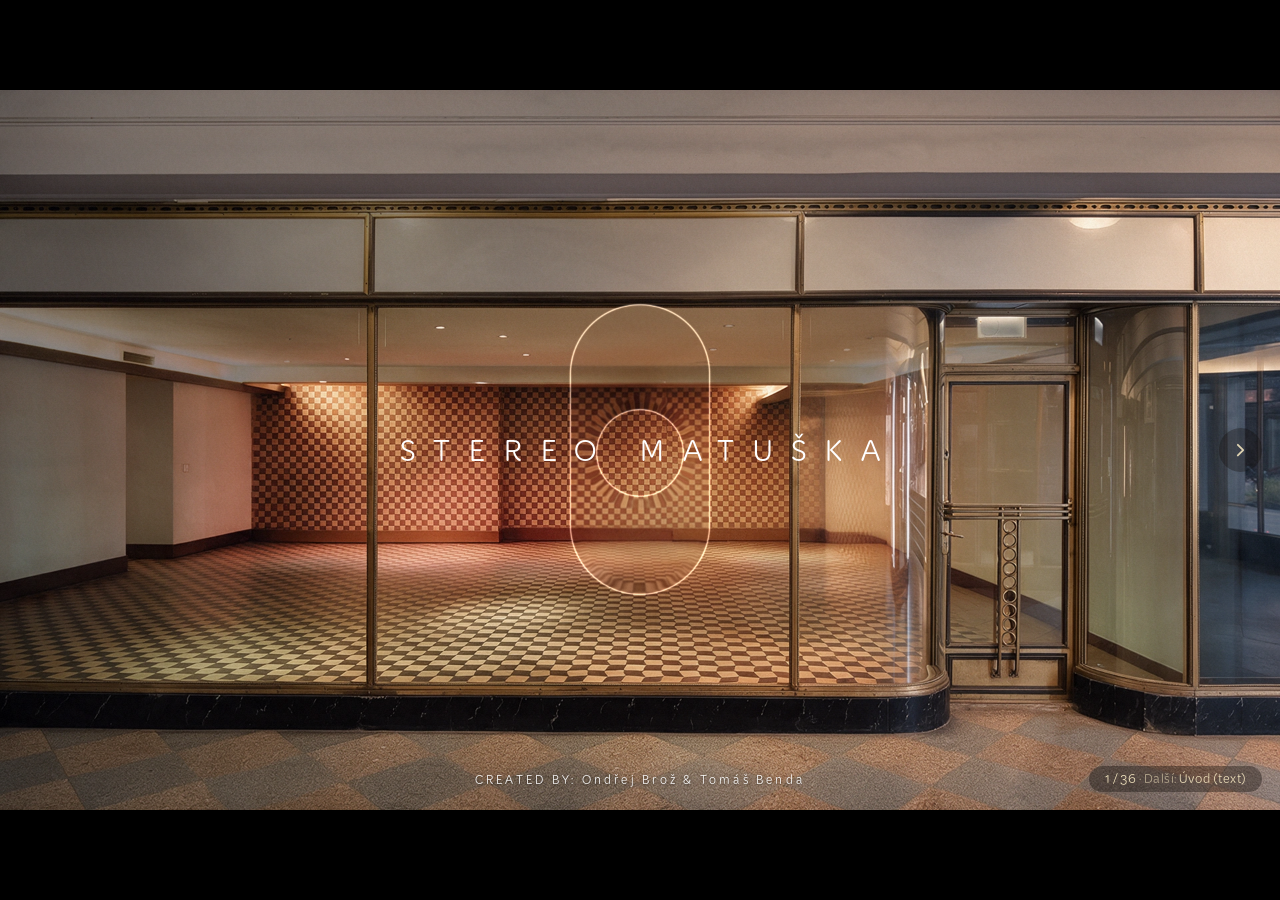
==== slideshow.html @ 97980174 "Prezentace vizuální identity Stereo Matuška Soubory, které slideshow za běhu používá (36 slidů: intr" ====
<!doctype html>
<html lang="cs">
<head>
<meta charset="utf-8">
<meta name="viewport" content="width=device-width,initial-scale=1">
<title>Stereo Matuška slideshow</title>
<style>
  html,body{margin:0;height:100%;background:#000;overflow:hidden}
  html,body{touch-action:none;-webkit-user-select:none;user-select:none;-webkit-tap-highlight-color:transparent}
  @font-face{font-family:'Kit Rounded';font-weight:300;src:local('Kit Rounded Light'),local('KitRounded-Light'),url('web/KitRounded-Light.otf') format('opentype')}
  /* rám 16 : 9 uprostřed okna – text se měří k rámu (cqw = 1 % šířky rámu, 1920 px ≙ 100cqw) */
  #f{position:absolute;left:50%;top:50%;width:min(100vw,calc(100vh * 16 / 9));aspect-ratio:16/9;transform:translate(-50%,-50%);container-type:inline-size;overflow:hidden}
  #s{position:absolute;inset:0;width:100%;height:100%;object-fit:contain;display:block}
  #s[hidden]{display:none}                      /* u zástupného slidu bez fotky */
  /* outro do rytmu: vrstvy z outro/vrstvy/ (pozadí, oblouk, slovo) */
  #outro{position:absolute;inset:0;width:100%;height:100%;display:block}
  #outro[hidden]{display:none}
  /* neon: zhasnutá verze přes rozsvícenou, krytí řídí skript (Ondra 10. 10.) */
  #noff{position:absolute;inset:0;width:100%;height:100%;object-fit:contain;display:block;pointer-events:none}
  #noff[hidden]{display:none}
  /* plakáty den ↔ noc: noční mockup srovnaný na denní plakát přes denní, prolnutí 1,4 s brand easingem (Ondra 11. 10.) */
  #pnoc{position:absolute;inset:0;width:100%;height:100%;object-fit:contain;display:block;pointer-events:none;opacity:0}
  #pnoc[hidden]{display:none}
  /* závěs se zatáhne (slide 15, Ondra 11. 10.): přes slide 15 leží slide 14 – ve skle maskovaný pohyblivou hranou (--x0/--x1),
     mimo sklo se jen prolíná (opacity); u hrany stín; slide 15 roztažený (fill), ať sedí na slide 14 */
  #s.fill{object-fit:fill}
  #z14,#z14v{position:absolute;inset:0;width:100%;height:100%;object-fit:fill;display:block;pointer-events:none}
  #z14{-webkit-mask-image:url(slideshow/zaves-sklo.png),linear-gradient(to right,transparent var(--x0),#000 var(--x1));-webkit-mask-size:100% 100%;-webkit-mask-composite:source-in;
       mask-image:url(slideshow/zaves-sklo.png),linear-gradient(to right,transparent var(--x0),#000 var(--x1));mask-size:100% 100%;mask-composite:intersect}
  #z14v{-webkit-mask-image:url(slideshow/zaves-mimo.png);-webkit-mask-size:100% 100%;mask-image:url(slideshow/zaves-mimo.png);mask-size:100% 100%}
  #zhr{position:absolute;inset:0;pointer-events:none;background:linear-gradient(to right,transparent calc(var(--x) - 3%),rgba(0,0,0,.45) var(--x),transparent calc(var(--x) + .6%));
       -webkit-mask-image:url(slideshow/zaves-sklo.png);-webkit-mask-size:100% 100%;mask-image:url(slideshow/zaves-sklo.png);mask-size:100% 100%}
  #z14[hidden],#z14v[hidden],#zhr[hidden]{display:none}
  /* animované úseky z intro-vyloha.html: iframe přes celý frame, skrytý přes visibility (WebGL se tak načte předem) */
  #f iframe.anim{position:absolute;inset:0;width:100%;height:100%;border:0;display:block;visibility:hidden}
  #f iframe.anim.on{visibility:visible}
  /* samostatné slidy s texty od copywritera (10. 10. 2026): pozadí = výloha předělu bez nápisu, ztlumená a rozostřená;
     nahoře malý nadpis (Kit Rounded Light, prostrkaný jako předěly), pod ním odstavec */
  #s.pozadi{filter:brightness(.5) blur(.35cqw);transform:scale(1.03)}
  #t{position:absolute;inset:0;display:flex;align-items:center;justify-content:center;pointer-events:none;color:#fff}
  #t[hidden]{display:none}
  #t .in{width:60cqw}
  #t h2{margin:0 0 2.6cqw;font:300 1.5625cqw/1 'Kit Rounded',sans-serif;letter-spacing:.5em;text-transform:uppercase;color:rgba(255,255,255,.8)}
  #t p{margin:0;font:300 1.75cqw/1.62 'Kit Rounded',sans-serif;color:rgba(255,255,255,.95)}
  /* zástupný slide (placeholder): jednobarevné pozadí a věta uprostřed */
  #ph{position:absolute;inset:0;display:flex;align-items:center;justify-content:center;padding:0 10cqw;text-align:center;font:300 2.19cqw/1.4 'Kit Rounded',sans-serif;color:#EEE1CF}
  #ph[hidden]{display:none}
  body.idle{cursor:none}
  /* ovládání (Ondra 11. 10.): šipky vlevo / vpravo a stavový řádek „12 / 36 · Další: …“ vpravo dole; H skryje / ukáže, ?bez-animaci (snímky do PDF) bez ovládání */
  .nav{position:absolute;top:50%;z-index:10;width:3.4cqw;height:3.4cqw;margin-top:-1.7cqw;border:0;border-radius:50%;padding:0;cursor:pointer;
       background:rgba(20,14,11,.32);color:rgba(241,227,190,.9);display:grid;place-items:center;transition:background .2s,opacity .2s}
  .nav:hover{background:rgba(20,14,11,.6)}
  .nav svg{width:42%;height:42%;fill:none;stroke:currentColor;stroke-width:2.4;stroke-linecap:round;stroke-linejoin:round}
  #navL{left:1.4cqw}#navR{right:1.4cqw}
  #stav{position:absolute;right:1.4cqw;bottom:1.4cqw;z-index:10;padding:.45cqw 1.2cqw;border-radius:999px;white-space:nowrap;
        background:rgba(20,14,11,.38);color:rgba(241,227,190,.92);font:300 .95cqw/1.2 'Kit Rounded',sans-serif;letter-spacing:.04em;pointer-events:none}
  #stav b{font-weight:300;color:#F1E3BE}#stav span{opacity:.65}
  .nav[hidden],#stav[hidden]{display:none}
  body.bez-ovladani .nav,body.bez-ovladani #stav{display:none}
  /* credit na úvodním slidu (Ondra 11. 10.): dole uprostřed malým písmem, prostrkaný Kit Rounded jako nápis STEREO MATUŠKA v intru; stín kvůli světlé denní výloze */
  #kredit{position:absolute;left:0;right:0;bottom:1.9cqw;z-index:9;text-align:center;pointer-events:none;
          font:300 .9cqw/1 'Kit Rounded',sans-serif;letter-spacing:.28em;color:rgba(255,255,255,.94);
          text-shadow:0 0 .55cqw rgba(0,0,0,.45),0 .05cqw .15cqw rgba(0,0,0,.35)}
  #kredit[hidden]{display:none}
</style>
</head>
<body>
<div id="f"><img id="s" alt=""><img id="noff" alt="" hidden><img id="pnoc" alt="" hidden><img id="z14v" alt="" hidden><img id="z14" alt="" hidden><div id="zhr" hidden></div><div id="ph" hidden></div><svg id="outro" viewBox="0 0 1920 1080" hidden><rect id="oBg" width="1920" height="1080"/><circle id="oArc"/><image id="oWord" width="1920" height="1080"/></svg><div id="t" hidden><div class="in"><h2></h2><p></p></div></div><button class="nav" id="navL" aria-label="Předchozí slide"><svg viewBox="0 0 24 24"><path d="M15 5l-7 7 7 7"/></svg></button><button class="nav" id="navR" aria-label="Další slide"><svg viewBox="0 0 24 24"><path d="M9 5l7 7-7 7"/></svg></button><div id="stav"></div><div id="kredit" hidden>CREATED BY: Ondřej Brož &amp; Tomáš Benda</div></div>
<script>
/* Statická prezentace Stereo Matuška (návrh 8. 10. 2026): slidy jdou za sebou bez přechodů.
   Pořadí = seznam níže (soubory ve složce slideshow/). Vyřazené slidy jsou ve složce vyrazene/.
   Ovládání: → / mezerník / PageDown / klik / ťuknutí / tah prstem doleva = dál,
             ← / PageUp / tah prstem doprava = zpět, Home = první, End = poslední, F = celá obrazovka.
   #5 v adrese otevře rovnou 5. slide.
   Animované úseky (anim:…) běží v iframe s intro-vyloha.html#usek=…; ?bez-animaci je vypne (snímky do PDF). */
const SLIDES = [
  // intro na výloze – animace z intro-vyloha.html (Ondra 10. 10.); statické snímky 01–05 zůstávají pro PDF
  'anim:intro',
  // moodboard: úvodní text a moodboard (předěl s nápisem MOODBOARD vyřazen – Ondra 11. 10., vyrazene/slideshow-06_moodboard.webp)
  'text:uvod', '07_moodboard-spolecny.webp',
  // koncept (úvod, noční výloha) a přepínač
  '08_koncept.webp', 'text:prepinac',
  // přepínač naležato jako light / dark mode webu, jen na paletě, ve smyčce (koncept/prepinac-nalezato.html, Ondra 11. 10.);
  // šipka ho otočí do svislého přepínače a slide anim:prepinac naváže ve stejném snímku („z ležatého přepínače se stane normální“)
  'anim:nalezato',
  'anim:prepinac',
  // logo: text o přenosce před logem (Ondra 10. 10.), logo bez popisků a stejný slide s popisky prvků (vypínač, přenoska gramofonu)
  'text:prenoska', 'anim:logo', '15_logo-popisky.webp',
  // reveal loga v prostoru: výloha zepředu s polepem (10. 10.), dveře, zboku polep a neon, neon se závěsy, detail neonu
  '16_reveal-vyloha-polep.webp', '17_reveal-dvere-potisk.webp', '18_reveal-zboku-potisk.webp', '19_reveal-zboku-neon.webp', '20_reveal-zboku-neon-zavesy.webp', '21_reveal-neon-detail.webp',
  // typografie
  '22_typografie-stereo-display.webp', 'text:font', '23_typografie-z-loga-do-abecedy.webp', '24_typografie-znakova-sada.webp',
  // barevná paleta: úvod, plakáty ve výloze (den | noc, mockupy)
  '25_barevna-paleta.webp', 'text:barvy',
  // plakáty ve výloze den a noc jako dva slidy bez přechodu (Ondra 11. 10.: „odstraň přechod mezi 21 a 22“; dřív jeden slide s prolnutím)
  '26_eventy-mockup-den.webp', '27_eventy-mockup-noc.webp',
  // za plakáty (Ondra 9. 10.): WC piktogramy na dveřích (muž = Y + hlava, žena = Y se sukní), podšálek a podtácek vedle sebe (den | noc)
  '28_ikony-wc-dvere.webp', '29_podtacky-podsalky.webp',
  // neonový mráček v prostoru (visí ze stropu), za tácky (Ondra 9. 10.)
  '30_prostor-mracek-neon.webp',
  // web: Ondrovo hero (web/22.png den, web/21.png noc, 11. 10.) v mockupu notebooku – den s latte a večer se stoutem jako dva slidy
  // bez přechodu (Ondra 11. 10.: „odstraň přechod mezi slidy“); hero-web/mockup-notebook-zoom-den/noc.png – přiblížené, ať není vidět okno
  // (dřív zástupný slide placeholder:web z 10. 10.; moje verze hero-web/hero.html nepoužitá; mockupy MacBooku ve vyrazene/slideshow-31_…, 32_…)
  '31_web-hero-den.webp', '32_web-hero-noc.webp',
  // Instagram (Ondra 11. 10.): samostatný profil (posty naskočí 0 → 3, klepnutí na Sledovat) a posty 18–20 vedle sebe
  // (telefony vyjedou zdola, pak srdíčka) – animace v socialni site/instagram-slide.html, konečné stavy 35/36 pro PDF
  'anim:ig-profil', 'anim:ig-posty',
  // interiér (bar zboku) vyřazen ze slidů (Ondra 11. 10.: „slide 32 odstraň“) – obrázek slideshow/34_interier-bar-zboku.webp zůstává jako pozadí slidu ALE
  // cenová nabídka (Ondra 11. 10., podle Prezentace/cenova_nabidka_STEREO_pro_Claude.md): 80 000 Kč, pak náš návrh 60 000 Kč + 20 000 Kč kreditem
  // na věrnostní kartě STEREO (pass ve Walletu podle karty Automatu Matuška) – nabidka/nabidka.html, snímky nabidka-snimky.py
  '40_nabidka-80000.webp',
  '40b_nabidka-ale.webp',                                       // mezi nabídkami: interiér (bar zboku) s tmavým překryvem a ALE přes celý displej (Ondra 11. 10.)
  '41_nabidka-60000-kredit.webp',
  // závěr: Ondrovo outro (final/outro/A4 - 3…11.png) do rytmu – frame stojí 0,6 s, smyčka (Ondra 10. 10.); od 11. 10. až za cenovou nabídkou; 8 framů pro PDF
  'outro',
  // úplný závěr (Ondra 11. 10.): „Ve stereu zní spolupráce nejlíp. Těšíme se!“ – zaver/zaver.html, snímek zaver-snimek.py; statický
  // (sloučení s outrem – slogan místo slov – Ondra zkusil a vrátil: „necháme ten poslední slide statický“)
  '50_zaver.webp'
];
/* Texty od copywritera (10. 10. 2026) jako samostatné slidy 'text:…' hned za předělem (Ondra: na předěly se nehodí).
   pozadi = výloha předělu bez nápisu (cesta od final/), ve slidu ztlumená a rozostřená. */
const NOC = '15.png', DEN = 'typografie/pozadi-den-ztmavene.png';
const TEXTY = {
  uvod: { nadpis: 'Úvod', pozadi: DEN, text: 'Identitu stavíme na autentické estetice 80. let, atmosféře tradičních irských pubů a dvojím rytmu podniku. Inspiraci jsme hledali v dobovém průmyslovém designu, typografii a audiotechnice, nikoli v prvoplánových retro symbolech. Zásadní roli hraje i samotná Lucerna – její charakter vždy utvářelo spojení elegance, kulturního života a nekonvenčnosti. STEREO na tyto hodnoty navazuje: je prémiové, ale neokázalé a nostalgické, ale ne staromódní.' },
  prepinac: { nadpis: 'Přepínač', pozadi: NOC, text: 'Písmeno O jsme proměnili v symbolický přepínač dvou režimů podniku. Jeho princip odkazuje na dobové ovládací prvky audiotechniky i samotný gramofon Tesla MC 600 Q, který umožňoval přepínání mezi 33 a 45 otáčkami za minutu. Dva světelné okruhy, z nichž je vždy aktivní pouze jeden, symbolizují dvě tváře Sterea – poklidný denní poslech vinylů u kávy a energický večerní provoz s pivem a živou hudbou. Typografický detail se stává funkčním symbolem celé značky.' },
  prenoska: { nadpis: 'Přenoska', pozadi: NOC, text: 'Stylizované raménko gramofonu s přenoskou elegantně uzavírá logotyp fascinovaný gramofony jejich mechanismem. Jeho poloha zároveň hravě komunikuje aktuální režim podniku, získává vlastní význam a stává se součástí promyšleného vizuálního systému.' },
  font: { nadpis: 'Font', pozadi: NOC, text: 'Základem logotypu je autorské písmo inspirované dobovou typografií propagačních materiálů gramofonu Tesla MC 600 Q – vlajkové lodi gramofonů Tesla 80. let. Charakteristické oblé tvary, výrazná geometrie a osobitý rytmus písma odkazují na estetiku tehdejšího průmyslového designu. Historickou předlohu jsme reinterpretovali do současné, svébytné podoby, která si zachovává nezaměnitelný charakter. Nevytváříme tak retro stylizaci, ale vizuální identitu s autentickými kořeny v dobovém průmyslovém designu.' },
  barvy: { nadpis: 'Barvy', pozadi: NOC, text: 'Barevně propojujeme dva zdánlivě vzdálené světy – atmosféru tradičních irských pubů a vizuální kulturu 80. let. Večerní paleta vychází z barev irské trikolóry, které jsme posunuli do tlumených, zemitých vintage odstínů terakoty, meruňkové a šalvějové. Denní komunikace naopak pracuje s hřejivými tóny hnědé, bronzu a krémové, evokujícími patinu starého papíru, typické kartony, obaly gramodesek, dřevěný nábytek i zažloutlé stránky knih. Dvě odlišné barevné nálady vytvářejí jeden soudržný vizuální svět, který přirozeně mění atmosféru spolu s rytmem podniku.' }
};
// česká sazba: jednopísmenné předložky a spojky a číslo s jednotkou nezůstanou na konci řádku, pomlčka nezačne řádek
const sazba = t => t.replace(/(^|[\s(])([vkszaiouVKSZAIOU])\s/g, '$1$2 ').replace(/(^|[\s(])([vkszaiouVKSZAIOU])\s/g, '$1$2 ')
  .replace(/(\d)\s(?=\S)/g, '$1 ').replace(/\s–/g, ' –');
const tsl = document.getElementById('t'), tH = tsl.querySelector('h2'), tP = tsl.querySelector('p');
const textSlidu = n => n.startsWith('text:') ? TEXTY[n.slice(5)] : null;
// zástupné slidy 'placeholder:…' – lahvově zelená #2F4537 (logo_1.svg), krémový text #EEE1CF
const PLACEHOLDERY = { web: { barva: '#2F4537', text: 'Tady budou textace hero sekce webu.' } };
const placeholder = n => n.startsWith('placeholder:') ? PLACEHOLDERY[n.slice(12)] : null;
const frame = document.getElementById('f'), phd = document.getElementById('ph');
// animované úseky z intro-vyloha.html (Ondra 10. 10.): intro, přepínač, logo – každý ve vlastním iframe, načtený předem a pozastavený;
// při vstupu dostane {cmd:'start', back}, na konci úseku pošle {done:'next'|'prev'}, klávesy Home / End / F přepošle sem
const animSlidu = n => n.startsWith('anim:') ? n.slice(5) : null;
const ANIM = {}, ANIM_READY = new Set();
// úseky mimo intro-vyloha.html (stejný protokol start / pause / next / prev, ready / done / key)
const ANIM_SRC = { 'nalezato': 'koncept/prepinac-nalezato.html?usek=nalezato',
                   'ig-profil': 'socialni%20site/instagram-slide.html?usek=ig-profil&vyrez#profil',
                   'ig-posty': 'socialni%20site/instagram-slide.html?usek=ig-posty#post-18,post-19,post-20' };
if (!/bez-animaci/.test(location.search)) for (const u of new Set(SLIDES.map(animSlidu).filter(Boolean))) {
  const f = document.createElement('iframe');
  f.className = 'anim'; f.title = u; f.src = ANIM_SRC[u] || 'intro-vyloha.html#usek=' + u;
  frame.appendChild(f); ANIM[u] = f;
}
let animBack = false, animOd = 0;                  // animOd: čas, od kterého má úsek začít (navázání přepínače naležato na anatomii)
function animStart(u) { if (!ANIM_READY.has(u)) return; ANIM[u].contentWindow.postMessage({ cmd: 'start', back: animBack, od: animOd }, '*'); animOd = 0; ANIM[u].focus(); }
addEventListener('message', e => {
  const u = Object.keys(ANIM).find(k => ANIM[k].contentWindow === e.source); if (!u) return;
  const d = e.data || {};
  if (d.ready) { ANIM_READY.add(u); if (animSlidu(SLIDES[cur]) === u) animStart(u); return; }
  if (animSlidu(SLIDES[cur]) !== u) return;
  if (d.prime !== undefined) { const n = ANIM[animSlidu(SLIDES[cur + 1] || '')]; if (n) n.contentWindow.postMessage({ cmd: 'prime', od: d.prime }, '*'); return; }
  if (d.done === 'next') { animOd = d.navaz || 0; show(cur + 1); }
  else if (d.done === 'prev') { if (cur > 0) show(cur - 1); }
  else if (d.key === 'Home') show(0);
  else if (d.key === 'End') show(SLIDES.length - 1);
  else if (d.key === 'KeyF') celaObrazovka();
  else if (d.key === 'KeyH') skrytOvladani();
});
// dvojice den ↔ noc (jeden slide, šipka prolne den → noc) – použije pre i prolnutí níže. Od 11. 10. prázdné: plakáty i hero webu
// jsou na Ondrovo přání dva slidy bez přechodu. Vrácení plakátů: položka 'plakaty' v SLIDES a sem
// plakaty: { den: 'slideshow/26_eventy-mockup-den.webp', noc: 'slideshow/27_eventy-mockup-noc-zarovnany.webp' } (noc srovnaná na denní plakát, eventy/mockupy/zarovnani-noc.py)
const DVOJICE = {};
const img = document.getElementById('s');
// vše předem načíst, ať je střih okamžitý; když se obrázek nenačte (výpadek sítě), zkusí se znovu
const pre = SLIDES.map((n, k) => {
  const i = new Image(); let tries = 0;
  if (placeholder(n) || animSlidu(n) || n === 'outro') return i;   // bez obrázku
  const url = textSlidu(n) ? textSlidu(n).pozadi : DVOJICE[n] ? DVOJICE[n].den : 'slideshow/' + n;
  i.onerror = () => { if (++tries <= 5) setTimeout(() => { i.src = url + '?r=' + tries; }, 400 * tries); };
  i.onload = () => { if (k === cur) img.src = i.src; };
  i.src = url; return i;
});
let cur = 0;
function show(i) {
  const was = cur;
  cur = Math.max(0, Math.min(SLIDES.length - 1, i));
  animBack = cur === was - 1;                    // konečný stav animace jen při kroku o jeden slide zpět; skok (Home, #N) = od začátku
  const a = animSlidu(SLIDES[cur]);
  for (const u in ANIM) { const on = u === a; ANIM[u].classList.toggle('on', on); if (!on) ANIM[u].contentWindow.postMessage({ cmd: 'pause' }, '*'); }
  if (a) animStart(a); else if (document.activeElement && document.activeElement.tagName === 'IFRAME') document.activeElement.blur();
  const ph = placeholder(SLIDES[cur]);
  img.hidden = !!(ph || a || SLIDES[cur] === 'outro'); if (!img.hidden) img.src = pre[cur].src;
  if (SLIDES[cur] === 'outro') outroStart(); else outroStop();
  const dv = DVOJICE[SLIDES[cur]]; pnoc.hidden = !dv; if (dv) pnoc.src = dv.noc;
  dvojiceNoc(animBack && !!dv, true);                                                              // mimo dvojice se rozběhnuté prolnutí zastaví
  if (!pnoc.hidden && OUTRO_CAS !== undefined) pnoc.style.opacity = ease(Math.min(1, OUTRO_CAS / 1.4)).toFixed(3);   // ladění &cas=
  neonStart(SLIDES[cur]);
  img.classList.toggle('fill', SLIDES[cur] === ZAVES); zavStart(SLIDES[cur]);
  frame.style.background = ph ? ph.barva : '';
  phd.hidden = !ph; phd.textContent = ph ? ph.text : '';
  const tx = textSlidu(SLIDES[cur]);
  img.classList.toggle('pozadi', !!tx);
  tsl.hidden = !tx; tH.textContent = tx ? tx.nadpis : ''; tP.textContent = tx ? sazba(tx.text) : '';
  history.replaceState(null, '', '#' + (cur + 1));
  ovladani();
}
// neon se rozsvítí (Ondra 10. 10.): přes rozsvícený obrázek se položí zhasnutý (slideshow/neon-off/<jméno>) a jeho krytí jede podle vzorce
// [čas s, svit 0–1] – skoky jako u startéru zářivky, mezi body přechod 40 ms; každý slide jinak; vstup zpět = rovnou rozsvíceno
// (Ondra 11. 10.: neon se závěsy a mráček bez animace – rovnou rozsvícené)
const NEON = {
  '19_reveal-zboku-neon.webp': [[0, 0], [.35, 1], [.42, 0], [.6, .7], [.66, 0], [.95, 1], [1.02, .35], [1.12, 1], [1.3, 1]],
  '21_reveal-neon-detail.webp': [[0, 0], [.4, 1], [.47, .1], [.58, 1], [.66, 0], [1.0, 1], [1.3, 1]],
};
const noff = document.getElementById('noff'); let neonRaf = 0, neonT0 = 0, neonVz = null;
for (const n in NEON) { const i = new Image(); i.src = 'slideshow/neon-off/' + n; }          // předem načíst
function svit(vz, t) {
  for (let k = 1; k < vz.length; k++) if (t < vz[k][0]) {
    const [, v0] = vz[k - 1], [t1, v1] = vz[k], r = Math.max(0, (t - (t1 - .04)) / .04);      // drží hodnotu, 40 ms před dalším bodem přejde
    return t < t1 - .04 ? v0 : v0 + (v1 - v0) * r;
  }
  return 1;
}
function neonKonec() { cancelAnimationFrame(neonRaf); neonVz = null; noff.hidden = true; img.style.visibility = ''; }
const neonBezi = () => neonVz !== null;
function neonFrame() {
  const t = (performance.now() - neonT0) / 1000;
  if (!neonVz || t >= neonVz[neonVz.length - 1][0]) return neonKonec();
  noff.style.opacity = (1 - svit(neonVz, t)).toFixed(3); neonRaf = requestAnimationFrame(neonFrame);
}
function neonStart(n) {
  neonKonec(); if (!NEON[n] || animBack) return;
  const vz = neonVz = NEON[n]; noff.src = 'slideshow/neon-off/' + n; noff.style.opacity = 1; noff.hidden = false;
  // zhasnutý obrázek ještě není připravený (studený start) → rozsvícený podklad schovat, ať neon neproblikne, a blikat až po načtení
  if (!noff.complete) img.style.visibility = 'hidden';
  noff.decode().catch(() => {}).then(() => {
    if (neonVz !== vz) return;                                  // mezitím se odešlo
    img.style.visibility = ''; neonT0 = performance.now(); neonRaf = requestAnimationFrame(neonFrame);
  });
}
// outro do rytmu (Ondra 10. 10.): 8 framů z final/outro/A4 - N.png rozložených na vrstvy (outro/vrstvy/outro.json, vrstvy.py);
// rychlé střídání framů po 0,6 s ve smyčce, dokud se nepřepne (Ondra 11. 10.: bez výjezdu oblouku)
function bez(x1, y1, x2, y2) {
  const cx = 3 * x1, bx = 3 * (x2 - x1) - cx, ax = 1 - cx - bx, cy = 3 * y1, by = 3 * (y2 - y1) - cy, ay = 1 - cy - by;
  return t => { let x = t; for (let i = 0; i < 8; i++) { const f = ((ax * x + bx) * x + cx) * x - t, d = (3 * ax * x + 2 * bx) * x + cx; if (Math.abs(d) < 1e-6) break; x -= f / d; } return ((ay * x + by) * x + cy) * x; };
}
const ease = bez(.65, 0, .35, 1), STOJI = .6;
const outroEl = document.getElementById('outro'), oBg = document.getElementById('oBg'), oArc = document.getElementById('oArc'), oWord = document.getElementById('oWord');
let FRAMY = [], outroRaf = 0, outroT0 = 0, outroK = -1;
const OUTRO_CAS = (/(?:^#|&)cas=([\d.]+)/.exec(location.hash) || [])[1];   // ladění: #N&cas=0.95 zastaví čas outra / prolnutí plakátů den → noc (snímky, kontrola)
fetch('outro/vrstvy/outro.json').then(r => r.json()).then(f => { FRAMY = f; f.forEach(x => { const i = new Image(); i.src = x.slovo; }); if (SLIDES[cur] === 'outro') outroStart(); });
function outroFrame() {
  if (!FRAMY.length) return;
  const t = OUTRO_CAS !== undefined ? +OUTRO_CAS : (performance.now() - outroT0) / 1000, k = Math.floor(t / STOJI) % FRAMY.length, fr = FRAMY[k], o = fr.oblouk;
  if (k !== outroK) { outroK = k; oBg.setAttribute('fill', fr.pozadi); oArc.setAttribute('fill', o.barva); oArc.setAttribute('cx', o.cx); oArc.setAttribute('cy', o.cy); oArc.setAttribute('r', o.r); oWord.setAttribute('href', fr.slovo); }
  outroRaf = requestAnimationFrame(outroFrame);
}
// SVG nemá vlastnost .hidden (na rozdíl od HTML) – přepíná se přímo atribut
function outroStop() { cancelAnimationFrame(outroRaf); outroEl.toggleAttribute('hidden', true); }
function outroStart() { outroStop(); if (!FRAMY.length) return; outroEl.toggleAttribute('hidden', false); outroK = -1; outroT0 = performance.now(); outroFrame(); }
// dvojice den ↔ noc (plakáty – Ondra 11. 10.: čisté prolnutí; hero webu): denní obrázek, přes něj noční;
// šipka prolne den → noc za 1,4 s (brand easing), další jde dál; zpět prolne noc → den; vstup zpět z dalšího slidu = rovnou noc
const pnoc = document.getElementById('pnoc');
const dvojicePre = Object.values(DVOJICE).map(d => { const i = new Image(); i.src = d.noc; return i; });   // noční obrázky načíst předem
let dvojiceNa = false, dvojRaf = 0;                                                              // true = noc
function dvojiceNoc(na, ihned) {
  dvojiceNa = na; cancelAnimationFrame(dvojRaf);
  if (ihned) { pnoc.style.opacity = na ? 1 : 0; return; }
  const od = +pnoc.style.opacity || 0, kam = na ? 1 : 0, t0 = performance.now();               // z aktuálního krytí (i uprostřed přechodu)
  const krok = () => {
    const r = Math.min(1, (performance.now() - t0) / 1400);
    pnoc.style.opacity = (od + (kam - od) * ease(r)).toFixed(3);
    if (r < 1) dvojRaf = requestAnimationFrame(krok);
  };
  krok();
}
// závěs se zatáhne (Ondra 11. 10.): slide 15 začne jako slide 14 (otevřená výloha) a za sklem se zleva doprava zatáhne černý závěs;
// hrana jede po kolejnici v perspektivě výlohy – x(u) = (5031,28 u + 20) / (1,93679 u + 1) z homografie ve vhled-zboku-zavesy.py
// (svislice zůstávají svislé), sklo od u 0,0165 (x 100) do 0,888 (x 1650); 2,5 s brand easingem po 0,3 s; vstup zpět = zataženo
const ZAVES = '20_reveal-zboku-neon-zavesy.webp', ZAV_U0 = .0165, ZAV_U1 = .888, ZAV_DOBA = 2.5, ZAV_ZPOZDENI = .3;
const z14 = document.getElementById('z14'), z14v = document.getElementById('z14v'), zhr = document.getElementById('zhr');
z14.src = z14v.src = 'slideshow/19_reveal-zboku-neon.webp';                                   // načíst předem
let zavRaf = 0, zavT0 = 0, zavBezi = false;
function zavStav(p) {                                                                           // p: 0 = otevřeno, 1 = zataženo
  const u = ZAV_U0 + (ZAV_U1 - ZAV_U0) * ease(p), x = (5031.279 * u + 20) / (1.93679 * u + 1) / 2048 * 100;
  frame.style.setProperty('--x', x.toFixed(3) + '%'); frame.style.setProperty('--x0', (x - .8).toFixed(3) + '%'); frame.style.setProperty('--x1', (x + .8).toFixed(3) + '%');
  z14v.style.opacity = (1 - p).toFixed(3); zhr.style.opacity = p > 0 && p < 1 ? 1 : 0;
}
function zavKonec() { cancelAnimationFrame(zavRaf); zavBezi = false; z14.hidden = z14v.hidden = zhr.hidden = true; }
function zavStart(n) {
  zavKonec(); if (n !== ZAVES || animBack) return;
  z14.hidden = z14v.hidden = zhr.hidden = false; zavStav(0); zavBezi = true;
  if (OUTRO_CAS !== undefined) { zavStav(Math.min(1, Math.max(0, (OUTRO_CAS - ZAV_ZPOZDENI) / ZAV_DOBA))); return; }   // ladění &cas=
  zavT0 = performance.now();
  const krok = () => {
    const p = ((performance.now() - zavT0) / 1000 - ZAV_ZPOZDENI) / ZAV_DOBA;
    if (p >= 1) return zavKonec();                                                              // zataženo = čistý slide 15
    zavStav(Math.max(0, p)); zavRaf = requestAnimationFrame(krok);
  };
  zavRaf = requestAnimationFrame(krok);
}
// ovládání (Ondra 11. 10.): názvy slidů pro stavový řádek „12 / 36 · Další: …“ – při změně SLIDES doplnit
const NAZVY = {
  'anim:intro': 'Intro', '07_moodboard-spolecny.webp': 'Moodboard', '08_koncept.webp': 'Koncept', 'anim:nalezato': 'Přepínač naležato',
  'anim:prepinac': 'Přepínač', 'anim:logo': 'Logo', '15_logo-popisky.webp': 'Logo s popisky', '16_reveal-vyloha-polep.webp': 'Výloha s polepem',
  '17_reveal-dvere-potisk.webp': 'Dveře', '18_reveal-zboku-potisk.webp': 'Výloha zboku', '19_reveal-zboku-neon.webp': 'Neon zboku',
  '20_reveal-zboku-neon-zavesy.webp': 'Neon se závěsem', '21_reveal-neon-detail.webp': 'Detail neonu', '22_typografie-stereo-display.webp': 'Typografie',
  '23_typografie-z-loga-do-abecedy.webp': 'Z loga do abecedy', '24_typografie-znakova-sada.webp': 'Znaková sada', '25_barevna-paleta.webp': 'Barevná paleta',
  '26_eventy-mockup-den.webp': 'Plakáty – den', '27_eventy-mockup-noc.webp': 'Plakáty – noc', '28_ikony-wc-dvere.webp': 'Piktogramy WC',
  '29_podtacky-podsalky.webp': 'Podšálek a podtácek', '30_prostor-mracek-neon.webp': 'Neonový mráček', '31_web-hero-den.webp': 'Web – den',
  '32_web-hero-noc.webp': 'Web – noc', 'anim:ig-profil': 'Instagram – profil', 'anim:ig-posty': 'Instagram – posty', '34_interier-bar-zboku.webp': 'Interiér',
  'outro': 'Outro', '40_nabidka-80000.webp': 'Cenová nabídka', '40b_nabidka-ale.webp': 'Ale…', '41_nabidka-60000-kredit.webp': 'Náš návrh', '50_zaver.webp': 'Závěr'
};
const nazev = n => NAZVY[n] || (textSlidu(n) ? textSlidu(n).nadpis + ' (text)' : placeholder(n) ? 'Web' : n.replace(/\.webp$/, ''));
const navL = document.getElementById('navL'), navR = document.getElementById('navR'), stavEl = document.getElementById('stav');
if (/bez-animaci/.test(location.search)) document.body.classList.add('bez-ovladani');      // snímky do PDF bez ovládání
function ovladani() {
  navL.hidden = cur === 0; navR.hidden = cur === SLIDES.length - 1;
  document.getElementById('kredit').hidden = cur !== 0;                                       // credit jen na úvodním slidu
  stavEl.innerHTML = `<b>${cur + 1} / ${SLIDES.length}</b> <span>·</span> ` +
    (cur < SLIDES.length - 1 ? `<span>Další:</span> ${nazev(SLIDES[cur + 1])}` : '<span>Konec prezentace</span>');
}
const skrytOvladani = () => document.body.classList.toggle('bez-ovladani');
// šipky: klik nesmí probublat k ťuknutí na slide (to by šlo dál)
for (const [b, f] of [[navL, () => prev()], [navR, () => next()]]) {
  b.addEventListener('pointerdown', e => e.stopPropagation());
  b.addEventListener('pointerup', e => { e.stopPropagation(); if (e.button === 0) f(); });
}

// vstup uživatele: během animace se krok předá do iframe (klik do černého pruhu nesmí přeskočit celý úsek)
const animTady = () => { const a = animSlidu(SLIDES[cur]); return a && ANIM_READY.has(a) ? ANIM[a] : null; };
const next = () => { if (neonBezi()) return neonKonec(); if (zavBezi) return zavKonec(); if (DVOJICE[SLIDES[cur]] && !dvojiceNa) return dvojiceNoc(true); const f = animTady(); if (f) f.contentWindow.postMessage({ cmd: 'next' }, '*'); else show(cur + 1); };
const prev = () => { if (DVOJICE[SLIDES[cur]] && dvojiceNa) return dvojiceNoc(false); const f = animTady(); if (f) f.contentWindow.postMessage({ cmd: 'prev' }, '*'); else if (cur > 0) show(cur - 1); };
const celaObrazovka = () => { if (document.fullscreenElement) document.exitFullscreen(); else document.documentElement.requestFullscreen?.().catch(() => {}); };
addEventListener('keydown', e => {
  if (['ArrowRight', 'ArrowDown', 'PageDown', 'Space', 'Enter'].includes(e.code)) { e.preventDefault(); next(); }
  else if (['ArrowLeft', 'ArrowUp', 'PageUp', 'Backspace'].includes(e.code)) { e.preventDefault(); prev(); }
  else if (e.code === 'Home') show(0);
  else if (e.code === 'End') show(SLIDES.length - 1);
  else if (e.code === 'KeyF') celaObrazovka();
  else if (e.code === 'KeyH') skrytOvladani();
});
// myš i dotyk: ťuknutí = dál, tah doleva = dál, doprava = zpět
let pd = null;
addEventListener('pointerdown', e => { if (e.isPrimary) pd = { x: e.clientX, y: e.clientY }; });
addEventListener('pointercancel', () => { pd = null; });
addEventListener('pointerup', e => {
  if (!pd || !e.isPrimary) return;
  const dx = e.clientX - pd.x, dy = e.clientY - pd.y; pd = null;
  if (Math.abs(dx) > 40 && Math.abs(dx) > Math.abs(dy)) { if (dx < 0) next(); else prev(); return; }
  if (Math.hypot(dx, dy) < 15 && e.button === 0) next();
});
// kurzor zmizí po 2 s bez pohybu
let idleT;
addEventListener('pointermove', () => { document.body.classList.remove('idle'); clearTimeout(idleT); idleT = setTimeout(() => document.body.classList.add('idle'), 2000); });
const m = /^#(\d+)/.exec(location.hash);
show(m ? +m[1] - 1 : 0);
</script>
</body>
</html>
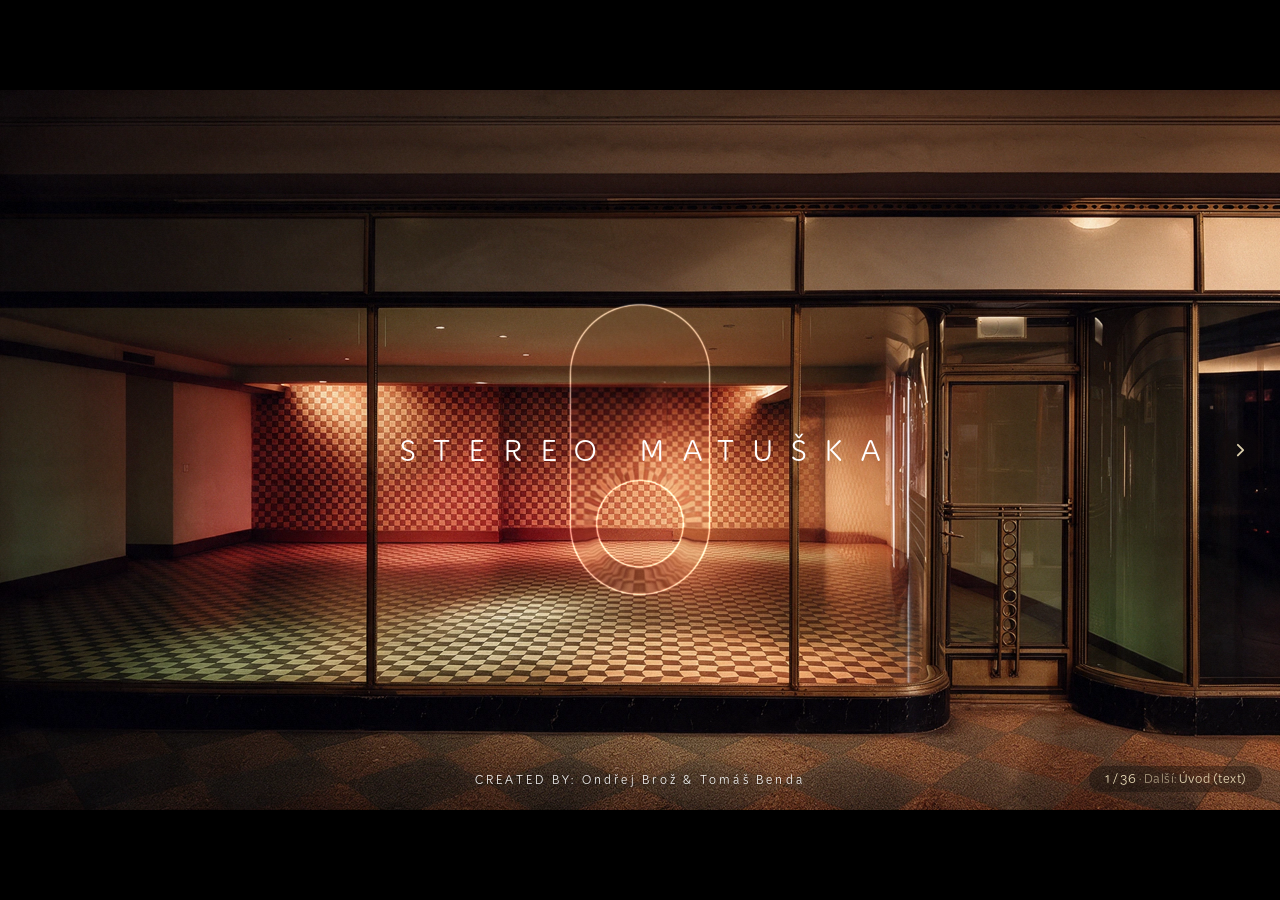
==== commit 38d25cdf: "Plynulost animací a opravy chyb Výkon (Intel UHD, měřeno v Chromu): - intro: textury se ve WebGL čto" ====
--- a/slideshow.html
+++ b/slideshow.html
@@ -9,25 +9,26 @@
   html,body{touch-action:none;-webkit-user-select:none;user-select:none;-webkit-tap-highlight-color:transparent}
   @font-face{font-family:'Kit Rounded';font-weight:300;src:local('Kit Rounded Light'),local('KitRounded-Light'),url('web/KitRounded-Light.otf') format('opentype')}
   /* rám 16 : 9 uprostřed okna – text se měří k rámu (cqw = 1 % šířky rámu, 1920 px ≙ 100cqw) */
-  #f{position:absolute;left:50%;top:50%;width:min(100vw,calc(100vh * 16 / 9));aspect-ratio:16/9;transform:translate(-50%,-50%);container-type:inline-size;overflow:hidden}
+  #f{position:absolute;left:50%;top:50%;width:min(100vw,calc(100vh * 16 / 9));width:min(100vw,calc(100dvh * 16 / 9));aspect-ratio:16/9;transform:translate(-50%,-50%);container-type:inline-size;overflow:hidden}
   #s{position:absolute;inset:0;width:100%;height:100%;object-fit:contain;display:block}
   #s[hidden]{display:none}                      /* u zástupného slidu bez fotky */
   /* outro do rytmu: vrstvy z outro/vrstvy/ (pozadí, oblouk, slovo) */
   #outro{position:absolute;inset:0;width:100%;height:100%;display:block}
   #outro[hidden]{display:none}
   /* neon: zhasnutá verze přes rozsvícenou, krytí řídí skript (Ondra 10. 10.) */
-  #noff{position:absolute;inset:0;width:100%;height:100%;object-fit:contain;display:block;pointer-events:none}
+  #noff{position:absolute;inset:0;width:100%;height:100%;object-fit:contain;display:block;pointer-events:none;will-change:opacity}
   #noff[hidden]{display:none}
   /* plakáty den ↔ noc: noční mockup srovnaný na denní plakát přes denní, prolnutí 1,4 s brand easingem (Ondra 11. 10.) */
   #pnoc{position:absolute;inset:0;width:100%;height:100%;object-fit:contain;display:block;pointer-events:none;opacity:0}
   #pnoc[hidden]{display:none}
   /* závěs se zatáhne (slide 15, Ondra 11. 10.): přes slide 15 leží slide 14 – ve skle maskovaný pohyblivou hranou (--x0/--x1),
      mimo sklo se jen prolíná (opacity); u hrany stín; slide 15 roztažený (fill), ať sedí na slide 14 */
+  #f img{-webkit-user-drag:none;-webkit-touch-callout:none}   /* tah myší = přepnutí slidu, ne přetažení obrázku (11. 10.) */
   #s.fill{object-fit:fill}
   #z14,#z14v{position:absolute;inset:0;width:100%;height:100%;object-fit:fill;display:block;pointer-events:none}
   #z14{-webkit-mask-image:url(slideshow/zaves-sklo.png),linear-gradient(to right,transparent var(--x0),#000 var(--x1));-webkit-mask-size:100% 100%;-webkit-mask-composite:source-in;
        mask-image:url(slideshow/zaves-sklo.png),linear-gradient(to right,transparent var(--x0),#000 var(--x1));mask-size:100% 100%;mask-composite:intersect}
-  #z14v{-webkit-mask-image:url(slideshow/zaves-mimo.png);-webkit-mask-size:100% 100%;mask-image:url(slideshow/zaves-mimo.png);mask-size:100% 100%}
+  #z14v{will-change:opacity;-webkit-mask-image:url(slideshow/zaves-mimo.png);-webkit-mask-size:100% 100%;mask-image:url(slideshow/zaves-mimo.png);mask-size:100% 100%}
   #zhr{position:absolute;inset:0;pointer-events:none;background:linear-gradient(to right,transparent calc(var(--x) - 3%),rgba(0,0,0,.45) var(--x),transparent calc(var(--x) + .6%));
        -webkit-mask-image:url(slideshow/zaves-sklo.png);-webkit-mask-size:100% 100%;mask-image:url(slideshow/zaves-sklo.png);mask-size:100% 100%}
   #z14[hidden],#z14v[hidden],#zhr[hidden]{display:none}
@@ -65,7 +66,7 @@
 </style>
 </head>
 <body>
-<div id="f"><img id="s" alt=""><img id="noff" alt="" hidden><img id="pnoc" alt="" hidden><img id="z14v" alt="" hidden><img id="z14" alt="" hidden><div id="zhr" hidden></div><div id="ph" hidden></div><svg id="outro" viewBox="0 0 1920 1080" hidden><rect id="oBg" width="1920" height="1080"/><circle id="oArc"/><image id="oWord" width="1920" height="1080"/></svg><div id="t" hidden><div class="in"><h2></h2><p></p></div></div><button class="nav" id="navL" aria-label="Předchozí slide"><svg viewBox="0 0 24 24"><path d="M15 5l-7 7 7 7"/></svg></button><button class="nav" id="navR" aria-label="Další slide"><svg viewBox="0 0 24 24"><path d="M9 5l7 7-7 7"/></svg></button><div id="stav"></div><div id="kredit" hidden>CREATED BY: Ondřej Brož &amp; Tomáš Benda</div></div>
+<div id="f"><img id="s" alt="" draggable="false"><img id="noff" alt="" hidden><img id="pnoc" alt="" hidden><img id="z14v" alt="" hidden><img id="z14" alt="" hidden><div id="zhr" hidden></div><div id="ph" hidden></div><svg id="outro" viewBox="0 0 1920 1080" hidden><rect id="oBg" width="1920" height="1080"/><circle id="oArc"/><image id="oWord" width="1920" height="1080"/></svg><div id="t" hidden><div class="in"><h2></h2><p></p></div></div><button class="nav" id="navL" aria-label="Předchozí slide"><svg viewBox="0 0 24 24"><path d="M15 5l-7 7 7 7"/></svg></button><button class="nav" id="navR" aria-label="Další slide"><svg viewBox="0 0 24 24"><path d="M9 5l7 7-7 7"/></svg></button><div id="stav"></div><div id="kredit" hidden>CREATED BY: Ondřej Brož &amp; Tomáš Benda</div></div>
 <script>
 /* Statická prezentace Stereo Matuška (návrh 8. 10. 2026): slidy jdou za sebou bez přechodů.
    Pořadí = seznam níže (soubory ve složce slideshow/). Vyřazené slidy jsou ve složce vyrazene/.
@@ -149,7 +150,7 @@
   f.className = 'anim'; f.title = u; f.src = ANIM_SRC[u] || 'intro-vyloha.html#usek=' + u;
   frame.appendChild(f); ANIM[u] = f;
 }
-let animBack = false, animOd = 0;                  // animOd: čas, od kterého má úsek začít (navázání přepínače naležato na anatomii)
+let animBack = false, animOd = 0, animOdPro = null, zobrazeno = 0;                  // animOd: čas, od kterého má úsek začít (navázání přepínače naležato na anatomii)
 function animStart(u) { if (!ANIM_READY.has(u)) return; ANIM[u].contentWindow.postMessage({ cmd: 'start', back: animBack, od: animOd }, '*'); animOd = 0; ANIM[u].focus(); }
 addEventListener('message', e => {
   const u = Object.keys(ANIM).find(k => ANIM[k].contentWindow === e.source); if (!u) return;
@@ -157,10 +158,10 @@
   if (d.ready) { ANIM_READY.add(u); if (animSlidu(SLIDES[cur]) === u) animStart(u); return; }
   if (animSlidu(SLIDES[cur]) !== u) return;
   if (d.prime !== undefined) { const n = ANIM[animSlidu(SLIDES[cur + 1] || '')]; if (n) n.contentWindow.postMessage({ cmd: 'prime', od: d.prime }, '*'); return; }
-  if (d.done === 'next') { animOd = d.navaz || 0; show(cur + 1); }
+  if (d.done === 'next') { animOd = d.navaz || 0; animOdPro = SLIDES[cur + 1]; show(cur + 1); }
   else if (d.done === 'prev') { if (cur > 0) show(cur - 1); }
-  else if (d.key === 'Home') show(0);
-  else if (d.key === 'End') show(SLIDES.length - 1);
+  else if (d.key === 'Home') show(0, true);
+  else if (d.key === 'End') show(SLIDES.length - 1, true);
   else if (d.key === 'KeyF') celaObrazovka();
   else if (d.key === 'KeyH') skrytOvladani();
 });
@@ -176,16 +177,20 @@
   const url = textSlidu(n) ? textSlidu(n).pozadi : DVOJICE[n] ? DVOJICE[n].den : 'slideshow/' + n;
   i.onerror = () => { if (++tries <= 5) setTimeout(() => { i.src = url + '?r=' + tries; }, 400 * tries); };
   i.onload = () => { if (k === cur) img.src = i.src; };
+  if (k > 3) i.fetchPriority = 'low';                              // první slidy a textury intra mají přednost
   i.src = url; return i;
 });
 let cur = 0;
-function show(i) {
+function show(i, skok) {
   const was = cur;
   cur = Math.max(0, Math.min(SLIDES.length - 1, i));
-  animBack = cur === was - 1;                    // konečný stav animace jen při kroku o jeden slide zpět; skok (Home, #N) = od začátku
+  animBack = !skok && cur === was - 1;           // konečný stav animace jen při kroku o jeden slide zpět; skok (Home, End, #N) = od začátku
+  zobrazeno = performance.now();
+  if (SLIDES[cur] !== animOdPro) animOd = 0;     // navázání (přepínač naležato → anatomie) patří jen následujícímu slidu
   const a = animSlidu(SLIDES[cur]);
-  for (const u in ANIM) { const on = u === a; ANIM[u].classList.toggle('on', on); if (!on) ANIM[u].contentWindow.postMessage({ cmd: 'pause' }, '*'); }
-  if (a) animStart(a); else if (document.activeElement && document.activeElement.tagName === 'IFRAME') document.activeElement.blur();
+  for (const u in ANIM) { const on = u === a; ANIM[u].classList.toggle('on', on); if (!on) ANIM[u].contentWindow.postMessage({ cmd: 'pause', za: SLIDES.indexOf('anim:' + u) < cur }, '*'); }
+  if (document.activeElement && document.activeElement.tagName === 'IFRAME' && document.activeElement !== ANIM[a]) document.activeElement.blur();   // klávesy nesmí zůstat ve skrytém úseku
+  if (a) animStart(a);
   const ph = placeholder(SLIDES[cur]);
   img.hidden = !!(ph || a || SLIDES[cur] === 'outro'); if (!img.hidden) img.src = pre[cur].src;
   if (SLIDES[cur] === 'outro') outroStart(); else outroStop();
@@ -201,6 +206,7 @@
   tsl.hidden = !tx; tH.textContent = tx ? tx.nadpis : ''; tP.textContent = tx ? sazba(tx.text) : '';
   history.replaceState(null, '', '#' + (cur + 1));
   ovladani();
+  for (const k of [cur + 1, cur - 1]) if (pre[k] && pre[k].src) pre[k].decode?.().catch(() => {});   // sousední slidy dekódovat předem – střih bez zadrhnutí
 }
 // neon se rozsvítí (Ondra 10. 10.): přes rozsvícený obrázek se položí zhasnutý (slideshow/neon-off/<jméno>) a jeho krytí jede podle vzorce
 // [čas s, svit 0–1] – skoky jako u startéru zářivky, mezi body přechod 40 ms; každý slide jinak; vstup zpět = rovnou rozsvíceno
@@ -245,7 +251,10 @@
 const outroEl = document.getElementById('outro'), oBg = document.getElementById('oBg'), oArc = document.getElementById('oArc'), oWord = document.getElementById('oWord');
 let FRAMY = [], outroRaf = 0, outroT0 = 0, outroK = -1;
 const OUTRO_CAS = (/(?:^#|&)cas=([\d.]+)/.exec(location.hash) || [])[1];   // ladění: #N&cas=0.95 zastaví čas outra / prolnutí plakátů den → noc (snímky, kontrola)
-fetch('outro/vrstvy/outro.json').then(r => r.json()).then(f => { FRAMY = f; f.forEach(x => { const i = new Image(); i.src = x.slovo; }); if (SLIDES[cur] === 'outro') outroStart(); });
+(function nactiOutro(n) {                                                   // výpadek sítě: zkusit znovu (dřív zůstalo outro černé)
+  fetch('outro/vrstvy/outro.json' + (n ? '?r=' + n : '')).then(r => r.json()).then(f => { FRAMY = f; f.forEach(x => { const i = new Image(); i.src = x.slovo; }); if (SLIDES[cur] === 'outro') outroStart(); })
+    .catch(() => setTimeout(() => nactiOutro(n + 1), 1000 * Math.min(n + 1, 5)));
+})(0);
 function outroFrame() {
   if (!FRAMY.length) return;
   const t = OUTRO_CAS !== undefined ? +OUTRO_CAS : (performance.now() - outroT0) / 1000, k = Math.floor(t / STOJI) % FRAMY.length, fr = FRAMY[k], o = fr.oblouk;
@@ -280,7 +289,7 @@
 let zavRaf = 0, zavT0 = 0, zavBezi = false;
 function zavStav(p) {                                                                           // p: 0 = otevřeno, 1 = zataženo
   const u = ZAV_U0 + (ZAV_U1 - ZAV_U0) * ease(p), x = (5031.279 * u + 20) / (1.93679 * u + 1) / 2048 * 100;
-  frame.style.setProperty('--x', x.toFixed(3) + '%'); frame.style.setProperty('--x0', (x - .8).toFixed(3) + '%'); frame.style.setProperty('--x1', (x + .8).toFixed(3) + '%');
+  zhr.style.setProperty('--x', x.toFixed(3) + '%'); z14.style.setProperty('--x0', (x - .8).toFixed(3) + '%'); z14.style.setProperty('--x1', (x + .8).toFixed(3) + '%');   // jen na maskách (dřív na celém rámu → přepočet všeho)
   z14v.style.opacity = (1 - p).toFixed(3); zhr.style.opacity = p > 0 && p < 1 ? 1 : 0;
 }
 function zavKonec() { cancelAnimationFrame(zavRaf); zavBezi = false; z14.hidden = z14v.hidden = zhr.hidden = true; }
@@ -326,14 +335,16 @@
 
 // vstup uživatele: během animace se krok předá do iframe (klik do černého pruhu nesmí přeskočit celý úsek)
 const animTady = () => { const a = animSlidu(SLIDES[cur]); return a && ANIM_READY.has(a) ? ANIM[a] : null; };
-const next = () => { if (neonBezi()) return neonKonec(); if (zavBezi) return zavKonec(); if (DVOJICE[SLIDES[cur]] && !dvojiceNa) return dvojiceNoc(true); const f = animTady(); if (f) f.contentWindow.postMessage({ cmd: 'next' }, '*'); else show(cur + 1); };
-const prev = () => { if (DVOJICE[SLIDES[cur]] && dvojiceNa) return dvojiceNoc(false); const f = animTady(); if (f) f.contentWindow.postMessage({ cmd: 'prev' }, '*'); else if (cur > 0) show(cur - 1); };
+const animCeka = () => { const a = animSlidu(SLIDES[cur]); return !!a && !!ANIM[a] && !ANIM_READY.has(a) && performance.now() - zobrazeno < 10000; };   // úsek se ještě načítá (11. 10.: dřív ho šipka přeskočila)
+const next = () => { if (animCeka()) return; if (neonBezi()) return neonKonec(); if (zavBezi) return zavKonec(); if (DVOJICE[SLIDES[cur]] && !dvojiceNa) return dvojiceNoc(true); const f = animTady(); if (f) f.contentWindow.postMessage({ cmd: 'next' }, '*'); else show(cur + 1); };
+const prev = () => { if (animCeka()) return; if (DVOJICE[SLIDES[cur]] && dvojiceNa) return dvojiceNoc(false); const f = animTady(); if (f) f.contentWindow.postMessage({ cmd: 'prev' }, '*'); else if (cur > 0) show(cur - 1); };
 const celaObrazovka = () => { if (document.fullscreenElement) document.exitFullscreen(); else document.documentElement.requestFullscreen?.().catch(() => {}); };
 addEventListener('keydown', e => {
+  if (e.ctrlKey || e.metaKey) return;                                                      // zkratky prohlížeče (Ctrl+F = hledat) nechat být
   if (['ArrowRight', 'ArrowDown', 'PageDown', 'Space', 'Enter'].includes(e.code)) { e.preventDefault(); next(); }
   else if (['ArrowLeft', 'ArrowUp', 'PageUp', 'Backspace'].includes(e.code)) { e.preventDefault(); prev(); }
-  else if (e.code === 'Home') show(0);
-  else if (e.code === 'End') show(SLIDES.length - 1);
+  else if (e.code === 'Home') show(0, true);
+  else if (e.code === 'End') show(SLIDES.length - 1, true);
   else if (e.code === 'KeyF') celaObrazovka();
   else if (e.code === 'KeyH') skrytOvladani();
 });
@@ -349,9 +360,13 @@
 });
 // kurzor zmizí po 2 s bez pohybu
 let idleT;
-addEventListener('pointermove', () => { document.body.classList.remove('idle'); clearTimeout(idleT); idleT = setTimeout(() => document.body.classList.add('idle'), 2000); });
+const kurzor = skryt => { document.body.classList.toggle('idle', skryt); for (const u in ANIM) try { ANIM[u].contentDocument.documentElement.style.cursor = skryt ? 'none' : ''; } catch (e) {} };
+const pohyb = () => { kurzor(false); clearTimeout(idleT); idleT = setTimeout(() => kurzor(true), 2000); };
+addEventListener('pointermove', pohyb);
+for (const u in ANIM) ANIM[u].addEventListener('load', () => { try { ANIM[u].contentWindow.addEventListener('pointermove', pohyb); } catch (e) {} });   // i nad animacemi (11. 10.)
 const m = /^#(\d+)/.exec(location.hash);
 show(m ? +m[1] - 1 : 0);
+addEventListener('hashchange', () => { const h = /^#(\d+)/.exec(location.hash); if (h && +h[1] - 1 !== cur) show(+h[1] - 1, true); });   // #N ručně v adrese
 </script>
 </body>
 </html>
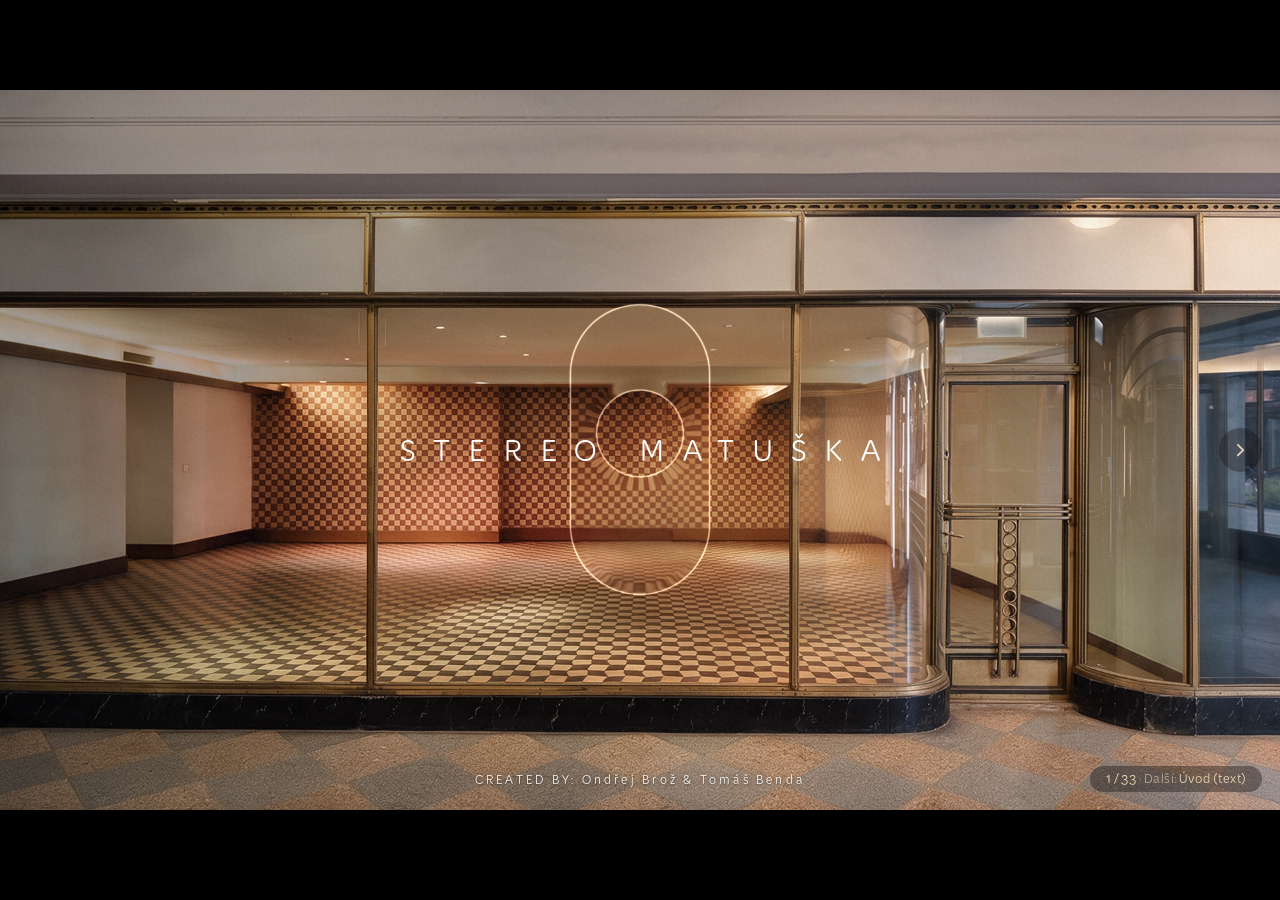
==== commit 0d66e6fa: "Veřejná verze bez obchodní části Ondra 16. 10.: obchodní část prezentace na GitHubu nebude. Prezenta" ====
--- a/slideshow.html
+++ b/slideshow.html
@@ -106,13 +106,7 @@
   // Instagram (Ondra 11. 10.): samostatný profil (posty naskočí 0 → 3, klepnutí na Sledovat) a posty 18–20 vedle sebe
   // (telefony vyjedou zdola, pak srdíčka) – animace v socialni site/instagram-slide.html, konečné stavy 35/36 pro PDF
   'anim:ig-profil', 'anim:ig-posty',
-  // interiér (bar zboku) vyřazen ze slidů (Ondra 11. 10.: „slide 32 odstraň“) – obrázek slideshow/34_interier-bar-zboku.webp zůstává jako pozadí slidu ALE
-  // cenová nabídka (Ondra 11. 10., podle Prezentace/cenova_nabidka_STEREO_pro_Claude.md): 80 000 Kč, pak náš návrh 60 000 Kč + 20 000 Kč kreditem
-  // na věrnostní kartě STEREO (pass ve Walletu podle karty Automatu Matuška) – nabidka/nabidka.html, snímky nabidka-snimky.py
-  '40_nabidka-80000.webp',
-  '40b_nabidka-ale.webp',                                       // mezi nabídkami: interiér (bar zboku) s tmavým překryvem a ALE přes celý displej (Ondra 11. 10.)
-  '41_nabidka-60000-kredit.webp',
-  // závěr: Ondrovo outro (final/outro/A4 - 3…11.png) do rytmu – frame stojí 0,6 s, smyčka (Ondra 10. 10.); od 11. 10. až za cenovou nabídkou; 8 framů pro PDF
+  // závěr: Ondrovo outro (final/outro/A4 - 3…11.png) do rytmu – frame stojí 0,6 s, smyčka (Ondra 10. 10.); od 11. 10. na konci prezentace; 8 framů pro PDF
   'outro',
   // úplný závěr (Ondra 11. 10.): „Ve stereu zní spolupráce nejlíp. Těšíme se!“ – zaver/zaver.html, snímek zaver-snimek.py; statický
   // (sloučení s outrem – slogan místo slov – Ondra zkusil a vrátil: „necháme ten poslední slide statický“)
@@ -314,8 +308,8 @@
   '23_typografie-z-loga-do-abecedy.webp': 'Z loga do abecedy', '24_typografie-znakova-sada.webp': 'Znaková sada', '25_barevna-paleta.webp': 'Barevná paleta',
   '26_eventy-mockup-den.webp': 'Plakáty – den', '27_eventy-mockup-noc.webp': 'Plakáty – noc', '28_ikony-wc-dvere.webp': 'Piktogramy WC',
   '29_podtacky-podsalky.webp': 'Podšálek a podtácek', '30_prostor-mracek-neon.webp': 'Neonový mráček', '31_web-hero-den.webp': 'Web – den',
-  '32_web-hero-noc.webp': 'Web – noc', 'anim:ig-profil': 'Instagram – profil', 'anim:ig-posty': 'Instagram – posty', '34_interier-bar-zboku.webp': 'Interiér',
-  'outro': 'Outro', '40_nabidka-80000.webp': 'Cenová nabídka', '40b_nabidka-ale.webp': 'Ale…', '41_nabidka-60000-kredit.webp': 'Náš návrh', '50_zaver.webp': 'Závěr'
+  '32_web-hero-noc.webp': 'Web – noc', 'anim:ig-profil': 'Instagram – profil', 'anim:ig-posty': 'Instagram – posty',
+  'outro': 'Outro', '50_zaver.webp': 'Závěr'
 };
 const nazev = n => NAZVY[n] || (textSlidu(n) ? textSlidu(n).nadpis + ' (text)' : placeholder(n) ? 'Web' : n.replace(/\.webp$/, ''));
 const navL = document.getElementById('navL'), navR = document.getElementById('navR'), stavEl = document.getElementById('stav');
